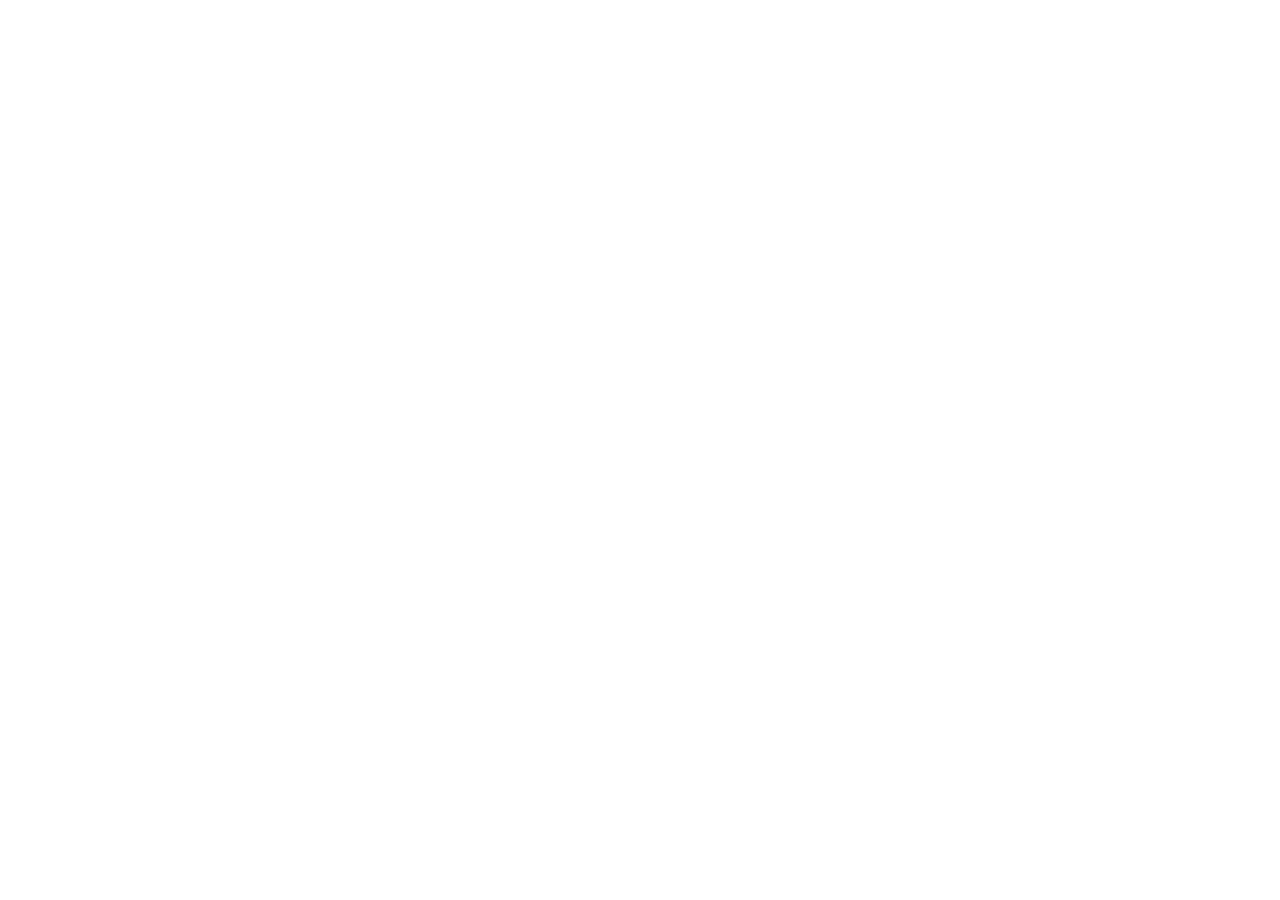
==== index.html @ 063f6af1 "project-setup/structure setting up working environment" ====
<!DOCTYPE html>
<html lang="en">
<head>
    <meta charset="UTF-8">
    <meta name="viewport" content="width=device-width, initial-scale=1.0">
    <title>Unreality Technologies</title>
</head>
<body>

</body>
</html>
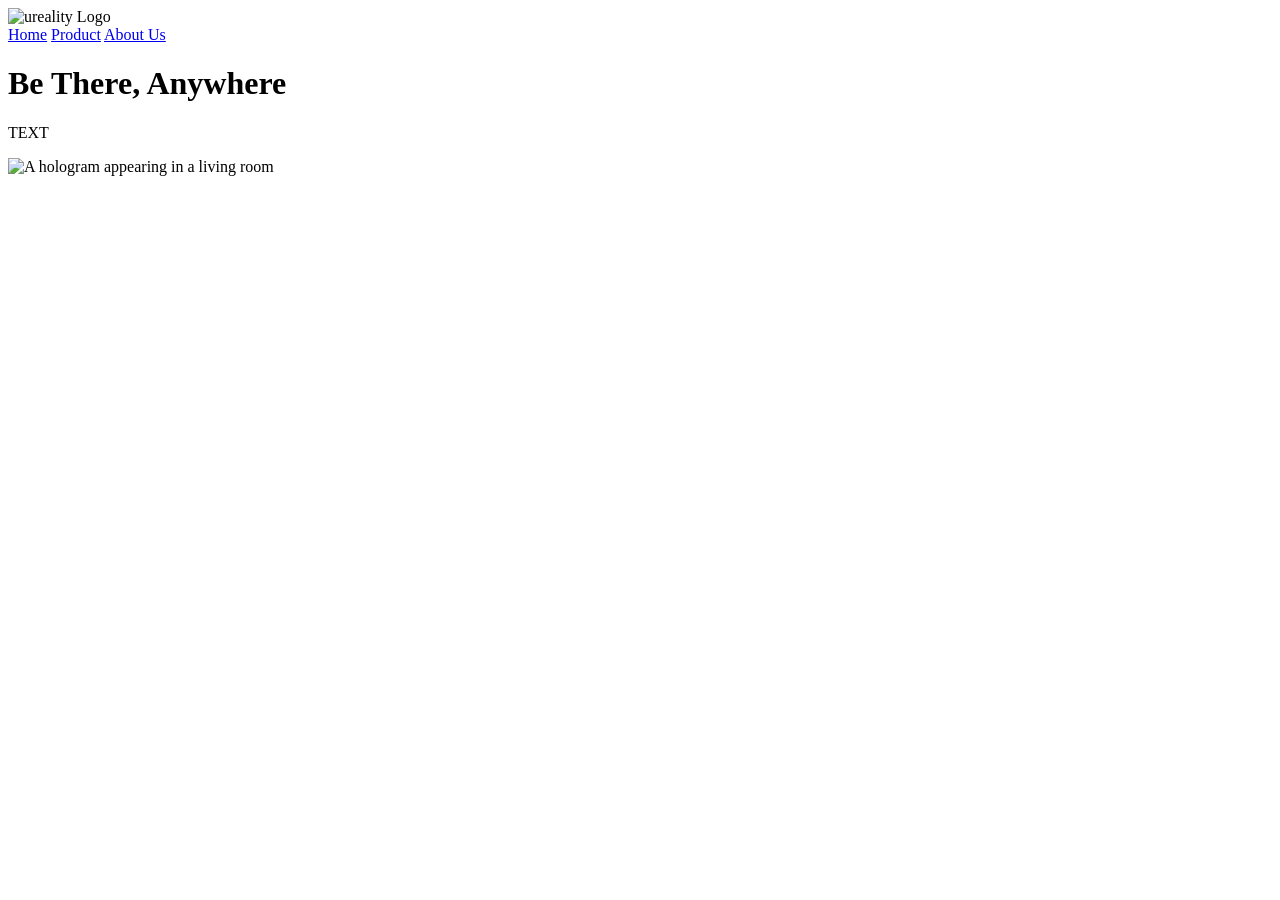
==== commit 35820935: "Structure index.html for Delivrable 2" ====
--- a/index.html
+++ b/index.html
@@ -3,9 +3,28 @@
 <head>
     <meta charset="UTF-8">
     <meta name="viewport" content="width=device-width, initial-scale=1.0">
-    <title>Unreality Technologies</title>
+    <title>ureality - Be There, Anywhere</title>
 </head>
-<body>
-
+<body> 
+ 
+    <div class="main-container">
+        <header>
+            <div class="logo">
+                <img src="https://via.placeholder.com/150x50?text=ureality+Logo" alt="ureality Logo">
+            </div>
+            <nav>
+                <a href="#">Home</a>
+                <a href="#">Product</a>
+                <a href="#">About Us</a>
+            </nav>
+        </header> 
+ 
+        <main class="hero">
+            <h1>Be There, Anywhere</h1>
+            <p>TEXT</p>
+            <img src="https://via.placeholder.com/600x400?text=Product+Demonstration" alt="A hologram appearing in a living room" class="product-image">
+        </main>
+    </div> 
+ 
 </body>
-</html>+</html>
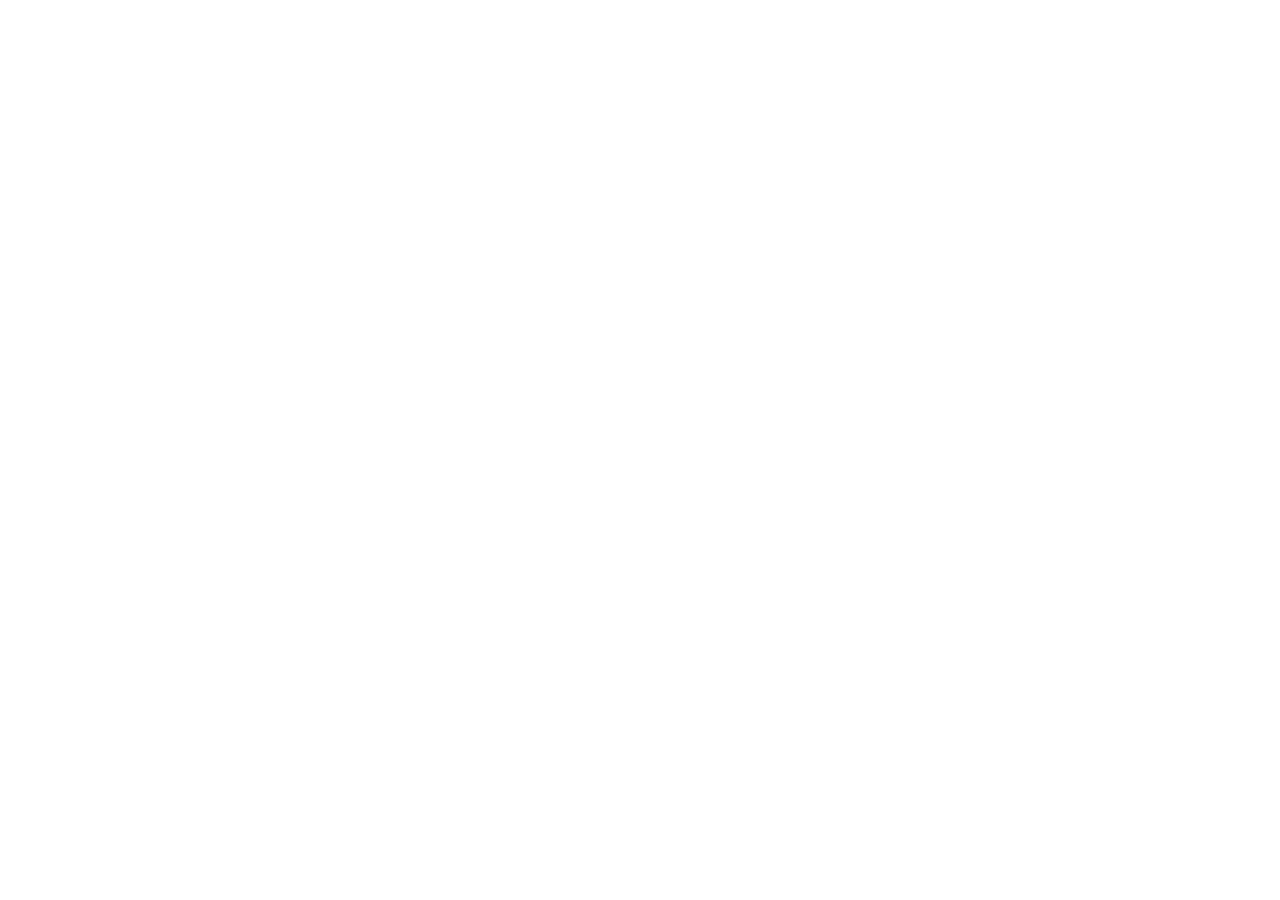
==== commit a5703baf: "Create index.html" ====
--- a/index.html
+++ b/index.html
@@ -3,28 +3,9 @@
 <head>
     <meta charset="UTF-8">
     <meta name="viewport" content="width=device-width, initial-scale=1.0">
-    <title>ureality - Be There, Anywhere</title>
+    <title>Unreality Technologies</title>
 </head>
-<body> 
- 
-    <div class="main-container">
-        <header>
-            <div class="logo">
-                <img src="https://via.placeholder.com/150x50?text=ureality+Logo" alt="ureality Logo">
-            </div>
-            <nav>
-                <a href="#">Home</a>
-                <a href="#">Product</a>
-                <a href="#">About Us</a>
-            </nav>
-        </header> 
- 
-        <main class="hero">
-            <h1>Be There, Anywhere</h1>
-            <p>TEXT</p>
-            <img src="https://via.placeholder.com/600x400?text=Product+Demonstration" alt="A hologram appearing in a living room" class="product-image">
-        </main>
-    </div> 
- 
+<body>
+
 </body>
-</html>
+</html>
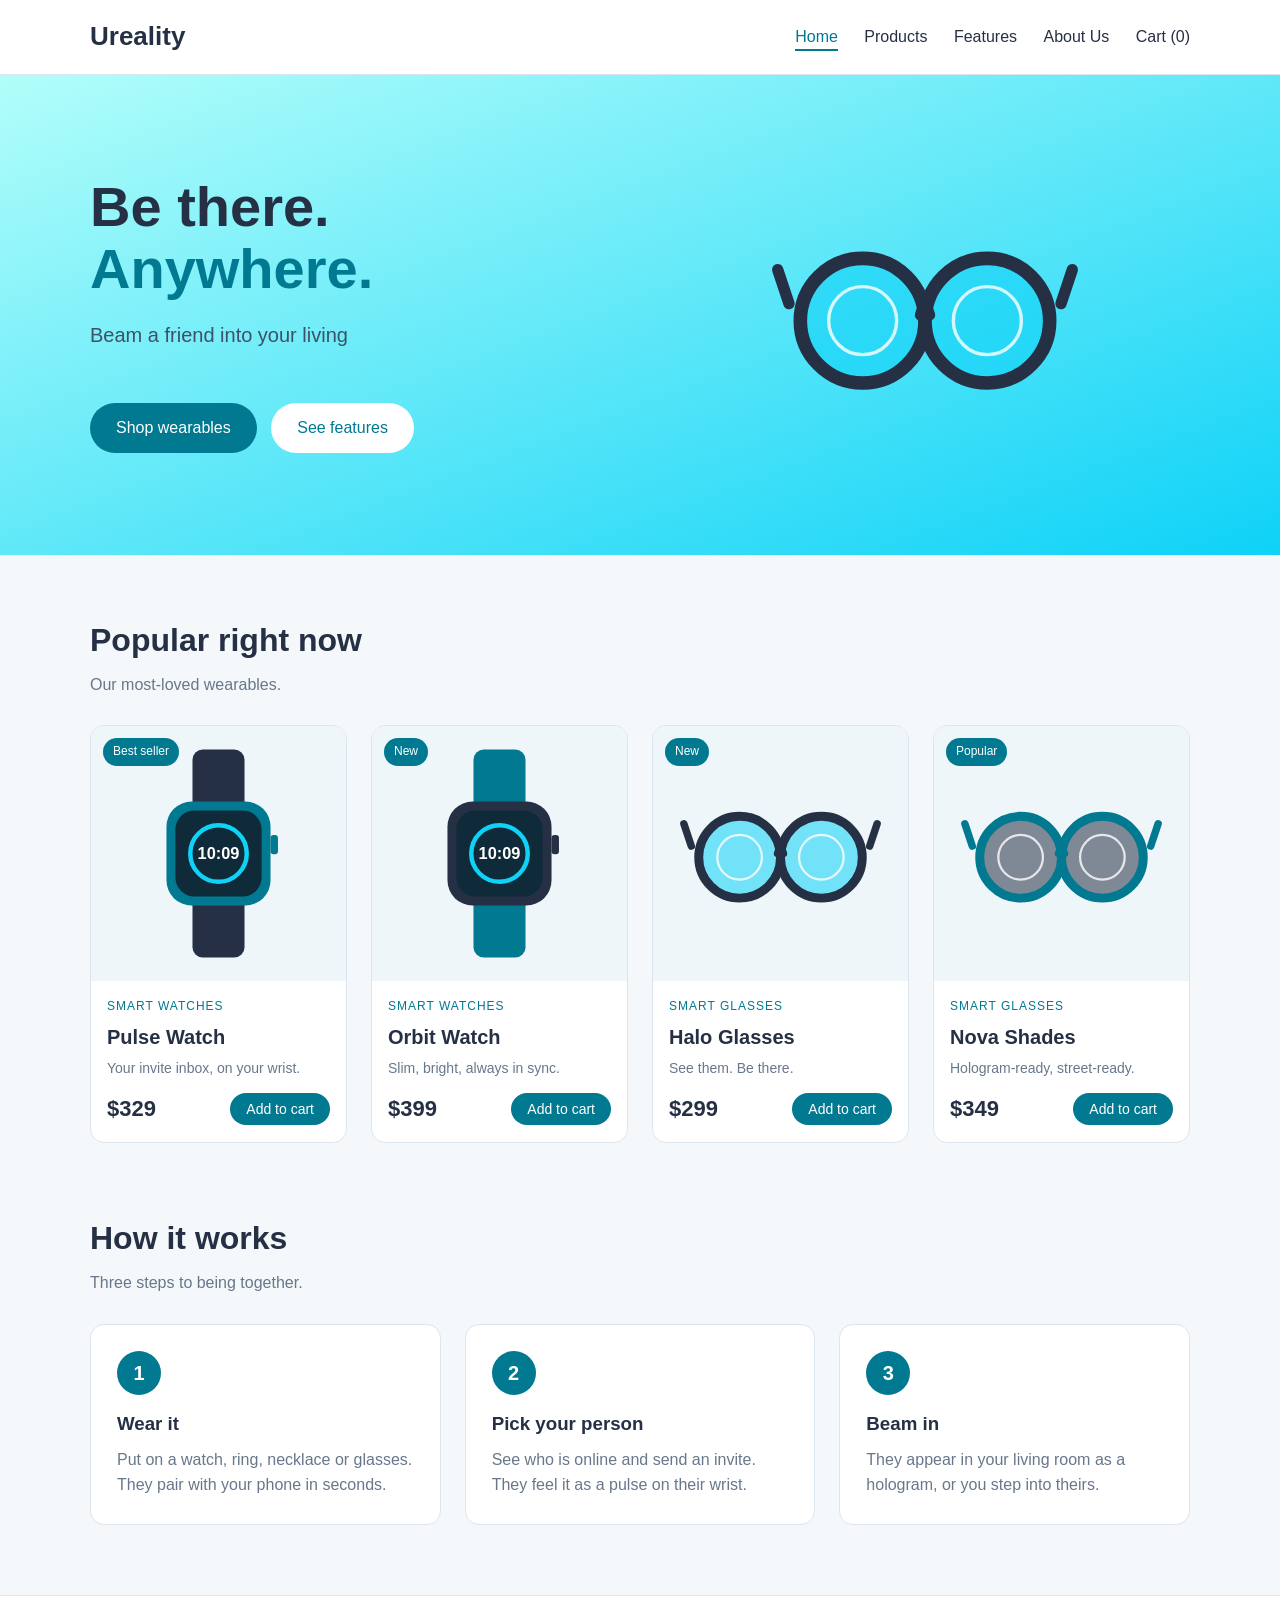
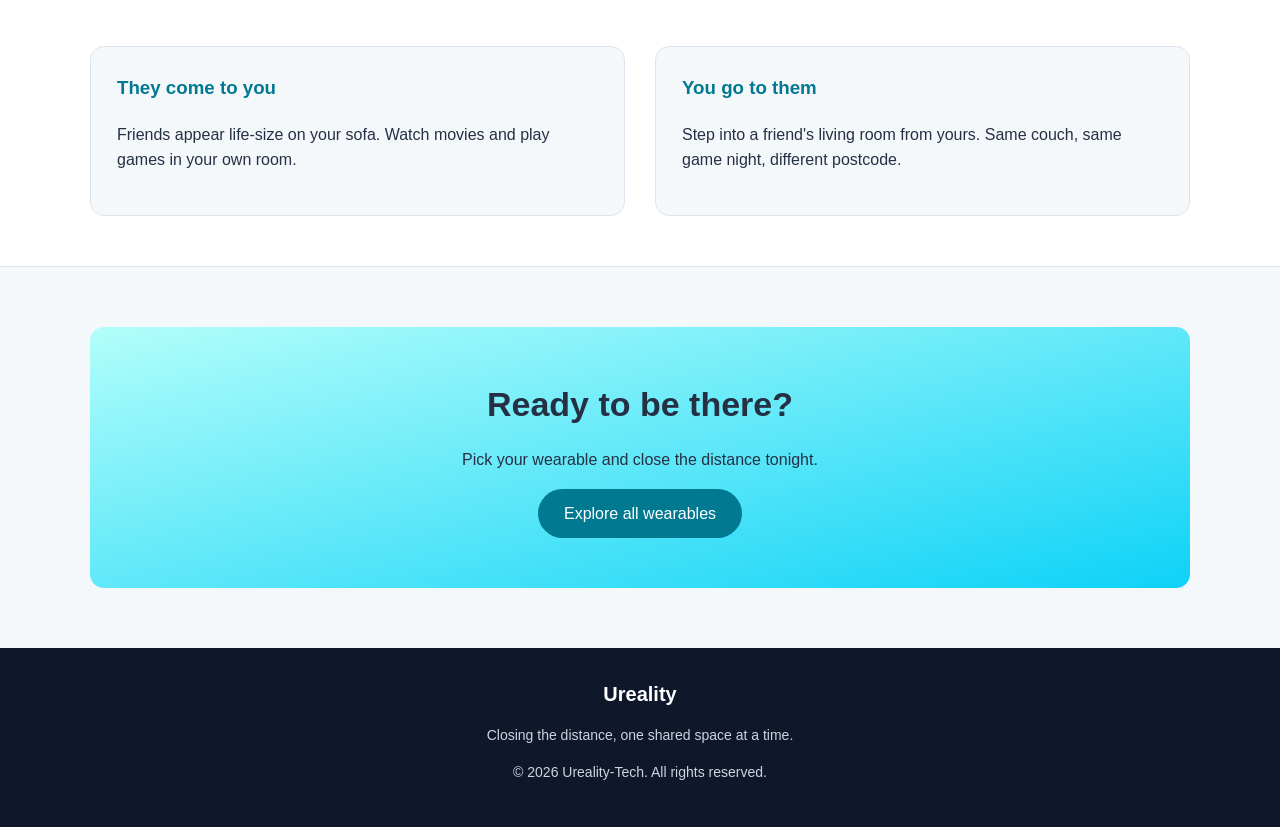
==== commit f8af29f4: "Fixing bugs, optimizing styles, fixing scripts, addons like cart Removed unwanted code and cleaning" ====
--- a/index.html
+++ b/index.html
@@ -1,11 +1,89 @@
 <!DOCTYPE html>
 <html lang="en">
 <head>
-    <meta charset="UTF-8">
-    <meta name="viewport" content="width=device-width, initial-scale=1.0">
-    <title>Unreality Technologies</title>
+  <meta charset="UTF-8">
+  <meta name="viewport" content="width=device-width, initial-scale=1.0">
+  <title>Ureality — Be there, anywhere</title>
+  <link rel="stylesheet" href="css/global.css">
+  <link rel="stylesheet" href="css/home.css">
 </head>
 <body>
 
+  <header>
+    <div class="container">
+      <a class="logo" href="index.html">Ureality</a>
+      <nav>
+        <a href="index.html" class="active">Home</a>
+        <a href="products.html">Products</a>
+        <a href="features.html">Features</a>
+        <a href="about.html">About Us</a>
+        <a href="cart.html">Cart (<span id="cart-count">0</span>)</a>
+      </nav>
+    </div>
+  </header>
+
+  <!-- Hero -->
+  <section class="hero">
+    <div class="container">
+      <div class="hero-text">
+        <h1>Be there.<br><span>Anywhere.</span></h1>
+        <p id="typed"></p>
+        <div class="hero-buttons">
+          <a class="btn" href="products.html">Shop wearables</a>
+          <a class="btn btn-light" href="features.html">See features</a>
+        </div>
+      </div>
+      <div class="hero-image">
+        <img src="images/glasses-cyan.svg" alt="Ureality smart glasses">
+      </div>
+    </div>
+  </section>
+
+  <!-- Featured products (cards are added by js/home.js) -->
+  <section class="section container">
+    <h2>Popular right now</h2>
+    <p class="subtitle">Our most-loved wearables.</p>
+    <div class="grid" id="featured"></div>
+  </section>
+
+  <!-- How it works -->
+  <section class="section container">
+    <h2>How it works</h2>
+    <p class="subtitle">Three steps to being together.</p>
+    <div class="steps">
+      <div class="step"><div class="number">1</div><h3>Wear it</h3><p>Put on a watch, ring, necklace or glasses. They pair with your phone in seconds.</p></div>
+      <div class="step"><div class="number">2</div><h3>Pick your person</h3><p>See who is online and send an invite. They feel it as a pulse on their wrist.</p></div>
+      <div class="step"><div class="number">3</div><h3>Beam in</h3><p>They appear in your living room as a hologram, or you step into theirs.</p></div>
+    </div>
+  </section>
+
+  <!-- Your place or theirs -->
+  <section class="band">
+    <div class="container">
+      <div class="band-box"><h3>They come to you</h3><p>Friends appear life-size on your sofa. Watch movies and play games in your own room.</p></div>
+      <div class="band-box"><h3>You go to them</h3><p>Step into a friend's living room from yours. Same couch, same game night, different postcode.</p></div>
+    </div>
+  </section>
+
+  <!-- Call to action -->
+  <section class="container">
+    <div class="cta">
+      <h2>Ready to be there?</h2>
+      <p>Pick your wearable and close the distance tonight.</p>
+      <a class="btn" href="products.html">Explore all wearables</a>
+    </div>
+  </section>
+
+  <footer>
+    <div class="container">
+      <strong>Ureality</strong>
+      <p>Closing the distance, one shared space at a time.</p>
+      <p>&copy; 2026 Ureality-Tech. All rights reserved.</p>
+    </div>
+  </footer>
+
+  <script src="js/data.js"></script>
+  <script src="js/main.js"></script>
+  <script src="js/home.js"></script>
 </body>
-</html>+</html>
--- a/css/global.css
+++ b/css/global.css
@@ -0,0 +1,122 @@
+/* ===========================================================
+   global.css — styles shared by EVERY page
+   (colours, font, navigation bar, buttons, product cards, footer)
+   =========================================================== */
+
+/* Colours live in variables so we can change them in one place */
+:root {
+  --teal: #007991;      /* main accent colour from the original design */
+  --cyan: #0ed2f7;
+  --mint: #b2fefa;
+  --ink: #253044;       /* dark text */
+  --muted: #68778b;     /* grey text */
+  --border: #dce5ed;
+  --page: #f5f8fa;      /* page background */
+  --navy: #0f172a;      /* footer */
+}
+
+* { box-sizing: border-box; }
+
+body {
+  margin: 0;
+  font-family: Arial, sans-serif;   /* original font */
+  color: var(--ink);
+  background: var(--page);
+  line-height: 1.6;
+}
+
+a { color: inherit; text-decoration: none; }
+img { max-width: 100%; display: block; }
+
+/* A centred column so content doesn't stretch on wide screens */
+.container { width: 90%; max-width: 1100px; margin: 0 auto; }
+
+/* ---------- Navigation bar ---------- */
+header {
+  position: sticky;          /* stays at the top while scrolling */
+  top: 0;
+  z-index: 10;
+  background: #ffffff;
+  border-bottom: 1px solid var(--border);
+}
+header .container {
+  display: flex;
+  justify-content: space-between;
+  align-items: center;
+  padding: 16px 0;
+}
+.logo { font-size: 26px; font-weight: bold; color: var(--ink); }
+nav a {
+  margin-left: 22px;
+  color: var(--ink);
+  padding-bottom: 4px;
+  border-bottom: 2px solid transparent;
+  transition: color 0.2s, border-color 0.2s;      /* smooth hover */
+}
+nav a:hover { color: var(--teal); border-bottom-color: var(--teal); }   /* hover effect */
+nav a.active { color: var(--teal); border-bottom-color: var(--teal); }
+
+/* ---------- Buttons ---------- */
+.btn {
+  display: inline-block;
+  padding: 12px 26px;
+  border: none;
+  border-radius: 30px;
+  background: var(--teal);
+  color: #ffffff;
+  font-size: 16px;
+  cursor: pointer;
+  transition: background 0.2s, transform 0.2s;
+}
+.btn:hover { background: #005f72; transform: translateY(-2px); }   /* hover effect */
+.btn-light { background: #ffffff; color: var(--teal); }
+.btn-light:hover { background: var(--mint); }
+
+/* ---------- Page headings ---------- */
+.page-title { text-align: center; padding: 50px 0 20px; }
+.page-title h1 { font-size: 40px; color: var(--teal); margin: 0 0 10px; }
+.page-title p { color: var(--muted); font-size: 18px; margin: 0; }
+
+/* ---------- Product card grid (used on Home and Products) ---------- */
+.grid {
+  display: grid;
+  grid-template-columns: repeat(auto-fill, minmax(230px, 1fr));
+  gap: 24px;
+}
+.card {
+  background: #ffffff;
+  border: 1px solid var(--border);
+  border-radius: 14px;
+  overflow: hidden;
+  position: relative;
+  transition: transform 0.3s, box-shadow 0.3s;
+}
+.card:hover {                                   /* hover effect: card lifts up */
+  transform: translateY(-8px);
+  box-shadow: 0 14px 30px rgba(37, 48, 68, 0.15);
+}
+.card-image { background: #eef6f9; overflow: hidden; }
+.card-image img { width: 100%; padding: 16px; transition: transform 0.4s; }
+.card:hover .card-image img { transform: scale(1.1); }   /* hover effect: picture zooms */
+.badge {
+  position: absolute; top: 12px; left: 12px;
+  background: var(--teal); color: #fff;
+  font-size: 12px; padding: 4px 10px; border-radius: 20px;
+}
+.card-body { padding: 16px; }
+.card-category { font-size: 12px; color: var(--teal); text-transform: uppercase; letter-spacing: 1px; }
+.card-body h3 { margin: 4px 0; font-size: 20px; }
+.card-body p { margin: 0 0 12px; color: var(--muted); font-size: 14px; }
+.card-footer { display: flex; justify-content: space-between; align-items: center; }
+.price { font-size: 22px; font-weight: bold; }
+.card .btn { padding: 8px 16px; font-size: 14px; }
+
+/* ---------- Footer ---------- */
+footer { background: var(--navy); color: #cbd5e1; margin-top: 60px; padding: 30px 0; text-align: center; font-size: 14px; }
+footer strong { color: #ffffff; font-size: 20px; }
+
+/* ---------- Small screens ---------- */
+@media (max-width: 600px) {
+  header .container { flex-direction: column; gap: 10px; }
+  nav a { margin: 0 10px; }
+}
--- a/css/home.css
+++ b/css/home.css
@@ -0,0 +1,88 @@
+/* ===========================================================
+   home.css — styles only for index.html
+   =========================================================== */
+
+/* ---------- Hero (big top section) ---------- */
+.hero {
+  /* the same cyan gradient as the original index.css */
+  background: linear-gradient(to bottom right, #b2fefa, #0ed2f7);
+  padding: 70px 0;
+}
+.hero .container {
+  display: flex;
+  align-items: center;
+  justify-content: space-between;
+  gap: 40px;
+}
+.hero-text { flex: 1; animation: fadeUp 1s ease; }   /* animation: slides up when the page loads */
+.hero-text h1 { font-size: 56px; line-height: 1.1; margin: 0 0 16px; color: var(--ink); }
+.hero-text h1 span { color: var(--teal); }
+.hero-text p { font-size: 20px; color: #3d5266; min-height: 64px; }   /* min-height stops the page jumping while text types */
+.hero-buttons { margin-top: 20px; }
+.hero-buttons .btn { margin-right: 10px; }
+
+.hero-image { flex: 1; text-align: center; }
+.hero-image img {
+  width: 100%;
+  max-width: 340px;
+  margin: 0 auto;
+  animation: float 4s ease-in-out infinite;     /* animation: gently floats up and down */
+}
+
+/* Keyframes describe an animation step by step */
+@keyframes fadeUp {
+  from { opacity: 0; transform: translateY(30px); }
+  to   { opacity: 1; transform: translateY(0); }
+}
+@keyframes float {
+  0%, 100% { transform: translateY(0); }
+  50%      { transform: translateY(-18px); }
+}
+
+/* ---------- Generic section ---------- */
+.section { padding: 60px 0 10px; }
+.section h2 { font-size: 32px; margin: 0 0 6px; }
+.section .subtitle { color: var(--muted); margin: 0 0 28px; }
+
+/* ---------- "How it works" steps ---------- */
+.steps { display: grid; grid-template-columns: repeat(auto-fit, minmax(240px, 1fr)); gap: 24px; }
+.step {
+  background: #fff;
+  border: 1px solid var(--border);
+  border-radius: 14px;
+  padding: 26px;
+  transition: transform 0.3s, border-color 0.3s;
+}
+.step:hover { transform: translateY(-6px); border-color: var(--teal); }   /* hover effect */
+.step .number {
+  width: 44px; height: 44px; line-height: 44px;
+  border-radius: 50%;
+  background: var(--teal); color: #fff;
+  text-align: center; font-weight: bold; font-size: 20px;
+  margin-bottom: 14px;
+}
+.step h3 { margin: 0 0 8px; }
+.step p { margin: 0; color: var(--muted); }
+
+/* ---------- Place / virtual place band ---------- */
+.band { background: #fff; border-block: 1px solid var(--border); margin-top: 60px; padding: 50px 0; }
+.band .container { display: grid; grid-template-columns: 1fr 1fr; gap: 30px; }
+.band-box { padding: 26px; border-radius: 14px; background: var(--page); border: 1px solid var(--border); transition: background 0.3s; }
+.band-box:hover { background: var(--mint); }       /* hover effect */
+.band-box h3 { color: var(--teal); margin-top: 0; }
+
+/* ---------- Call to action ---------- */
+.cta {
+  text-align: center;
+  margin-top: 60px;
+  padding: 50px 20px;
+  border-radius: 14px;
+  background: linear-gradient(to bottom right, #b2fefa, #0ed2f7);
+}
+.cta h2 { margin: 0 0 10px; font-size: 34px; }
+
+@media (max-width: 800px) {
+  .hero .container { flex-direction: column; text-align: center; }
+  .hero-text h1 { font-size: 40px; }
+  .band .container { grid-template-columns: 1fr; }
+}
